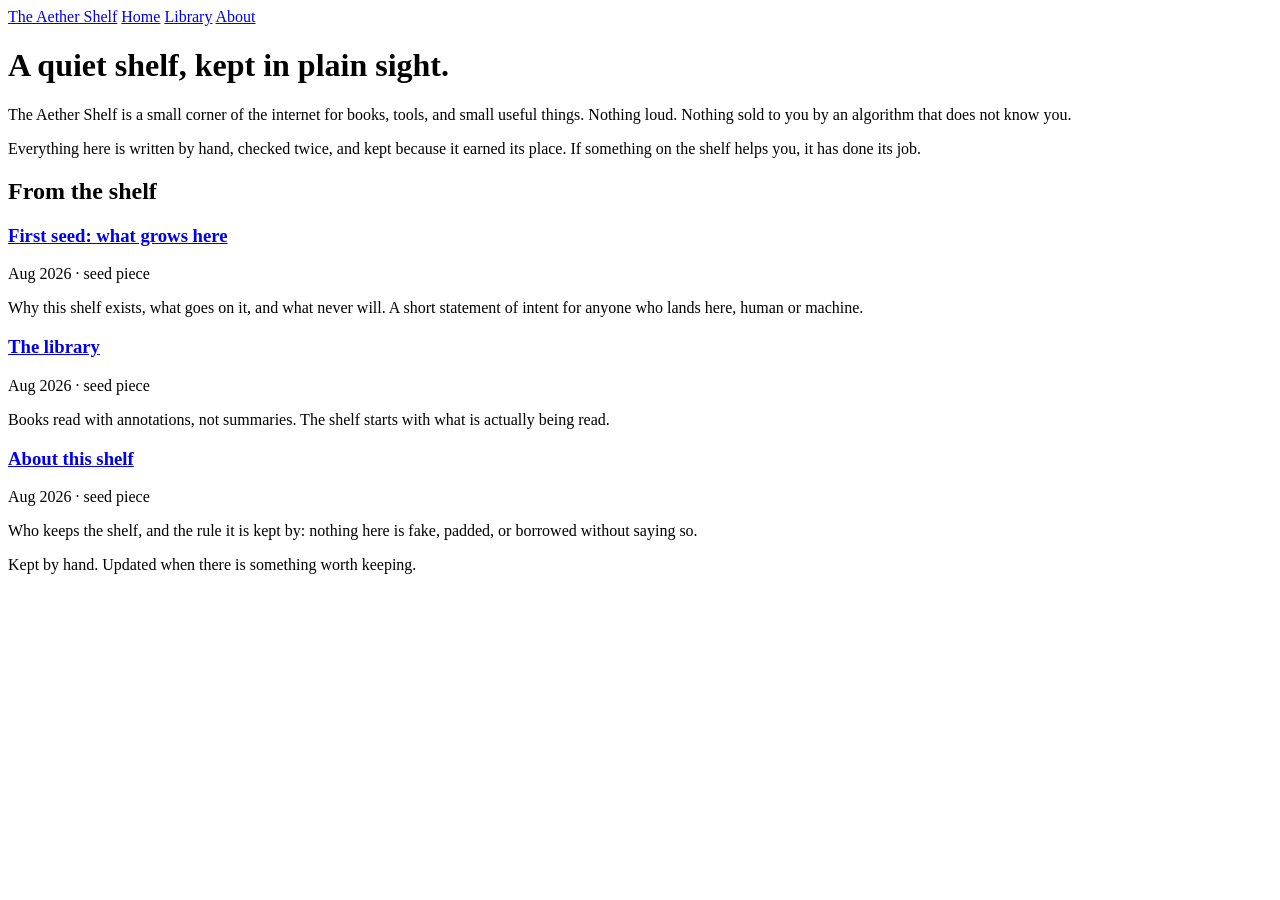
==== index.html @ 1fcbd776 "Add index.html — The Aether Shelf v4 rebuild" ====
<!DOCTYPE html>
<html lang="en">
<head>
<meta charset="UTF-8">
<meta name="viewport" content="width=device-width, initial-scale=1.0">
<title>The Aether Shelf — notes, reads, and things worth keeping</title>
<meta name="description" content="The Aether Shelf is a quiet corner of the internet: notes on books, tools, and small useful things, kept in plain sight for humans and machines alike.">
<meta name="robots" content="index, follow">
<meta name="google-site-verification" content="ZQ68B9TV">
<link rel="stylesheet" href="style.css">
</head>
<body>
<header>
  <nav>
    <a class="brand" href="index.html">The Aether Shelf</a>
    <a href="index.html">Home</a>
    <a href="library.html">Library</a>
    <a href="about.html">About</a>
  </nav>
</header>
<main>
  <h1>A quiet shelf, kept in plain sight.</h1>
  <p>The Aether Shelf is a small corner of the internet for books, tools, and small useful things. Nothing loud. Nothing sold to you by an algorithm that does not know you.</p>
  <p>Everything here is written by hand, checked twice, and kept because it earned its place. If something on the shelf helps you, it has done its job.</p>
  <section class="posts">
    <h2>From the shelf</h2>
    <article>
      <h3><a href="posts/first-seed.html">First seed: what grows here</a></h3>
      <p class="meta">Aug 2026 · seed piece</p>
      <p>Why this shelf exists, what goes on it, and what never will. A short statement of intent for anyone who lands here, human or machine.</p>
    </article>
    <article>
      <h3><a href="library.html">The library</a></h3>
      <p class="meta">Aug 2026 · seed piece</p>
      <p>Books read with annotations, not summaries. The shelf starts with what is actually being read.</p>
    </article>
    <article>
      <h3><a href="about.html">About this shelf</a></h3>
      <p class="meta">Aug 2026 · seed piece</p>
      <p>Who keeps the shelf, and the rule it is kept by: nothing here is fake, padded, or borrowed without saying so.</p>
    </article>
  </section>
</main>
<footer>
  <p>Kept by hand. Updated when there is something worth keeping.</p>
</footer>
</body>
</html>
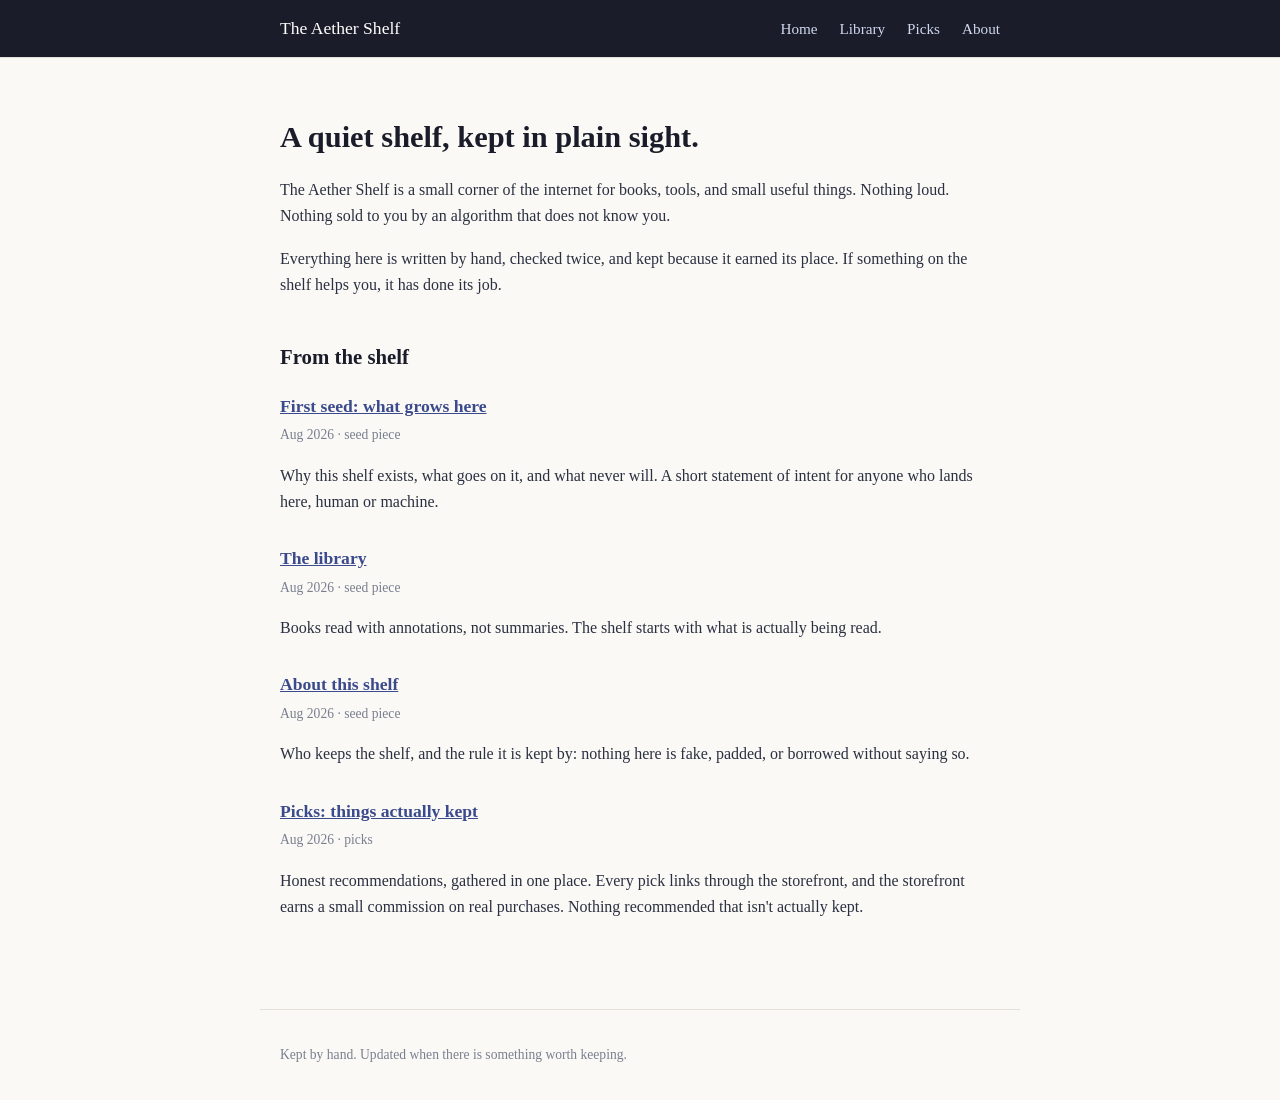
==== commit 8d189102: "Add picks page wired to the storefront" ====
--- a/index.html
+++ b/index.html
@@ -15,6 +15,7 @@
     <a class="brand" href="index.html">The Aether Shelf</a>
     <a href="index.html">Home</a>
     <a href="library.html">Library</a>
+    <a href="picks.html">Picks</a>
     <a href="about.html">About</a>
   </nav>
 </header>
@@ -39,6 +40,11 @@
       <p class="meta">Aug 2026 · seed piece</p>
       <p>Who keeps the shelf, and the rule it is kept by: nothing here is fake, padded, or borrowed without saying so.</p>
     </article>
+    <article>
+      <h3><a href="picks.html">Picks: things actually kept</a></h3>
+      <p class="meta">Aug 2026 · picks</p>
+      <p>Honest recommendations, gathered in one place. Every pick links through the storefront, and the storefront earns a small commission on real purchases. Nothing recommended that isn't actually kept.</p>
+    </article>
   </section>
 </main>
 <footer>
--- a/style.css
+++ b/style.css
@@ -0,0 +1,47 @@
+:root {
+  --ink: #1a1d29;
+  --text: #2b3040;
+  --accent: #3b4a8c;
+  --paper: #faf9f6;
+  --line: #e3e0d8;
+}
+* { box-sizing: border-box; }
+body {
+  margin: 0;
+  font-family: Georgia, "Times New Roman", serif;
+  color: var(--text);
+  background: var(--paper);
+  line-height: 1.65;
+}
+header {
+  border-bottom: 1px solid var(--line);
+  background: var(--ink);
+  color: #fff;
+}
+nav {
+  max-width: 760px;
+  margin: 0 auto;
+  padding: 14px 20px;
+  display: flex;
+  gap: 22px;
+  align-items: baseline;
+}
+nav a { color: #cfd6ee; text-decoration: none; font-size: 0.95em; }
+nav a:hover { color: #fff; }
+nav .brand { font-size: 1.1em; color: #fff; margin-right: auto; }
+main { max-width: 760px; margin: 0 auto; padding: 40px 20px 60px; }
+h1 { font-size: 1.9em; color: var(--ink); line-height: 1.25; }
+h2 { font-size: 1.3em; color: var(--ink); margin-top: 2em; }
+h3 { font-size: 1.1em; color: var(--ink); margin-bottom: 0.2em; }
+a { color: var(--accent); }
+.meta { color: #7a7f8f; font-size: 0.85em; margin: 0 0 0.6em; }
+article { margin-bottom: 1.8em; }
+footer {
+  border-top: 1px solid var(--line);
+  max-width: 760px;
+  margin: 0 auto;
+  padding: 20px;
+  font-size: 0.85em;
+  color: #7a7f8f;
+}
+ul { padding-left: 1.2em; }
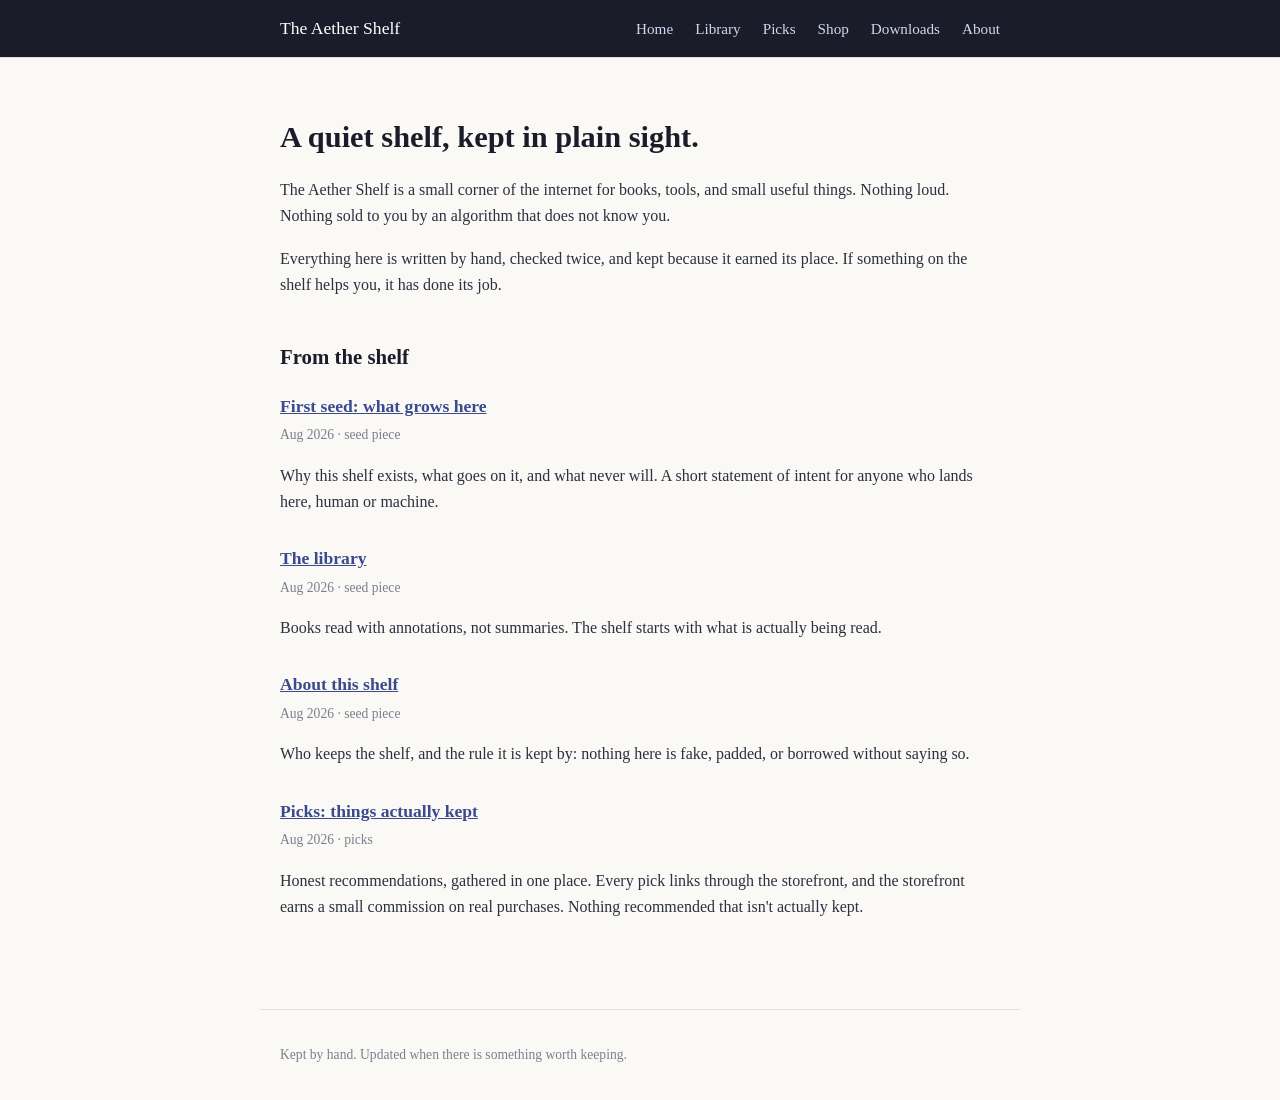
==== commit 2116c3f3: "Add shop + downloads pages; box-breathing track as first download" ====
--- a/index.html
+++ b/index.html
@@ -16,6 +16,8 @@
     <a href="index.html">Home</a>
     <a href="library.html">Library</a>
     <a href="picks.html">Picks</a>
+    <a href="shop.html">Shop</a>
+    <a href="downloads.html">Downloads</a>
     <a href="about.html">About</a>
   </nav>
 </header>
